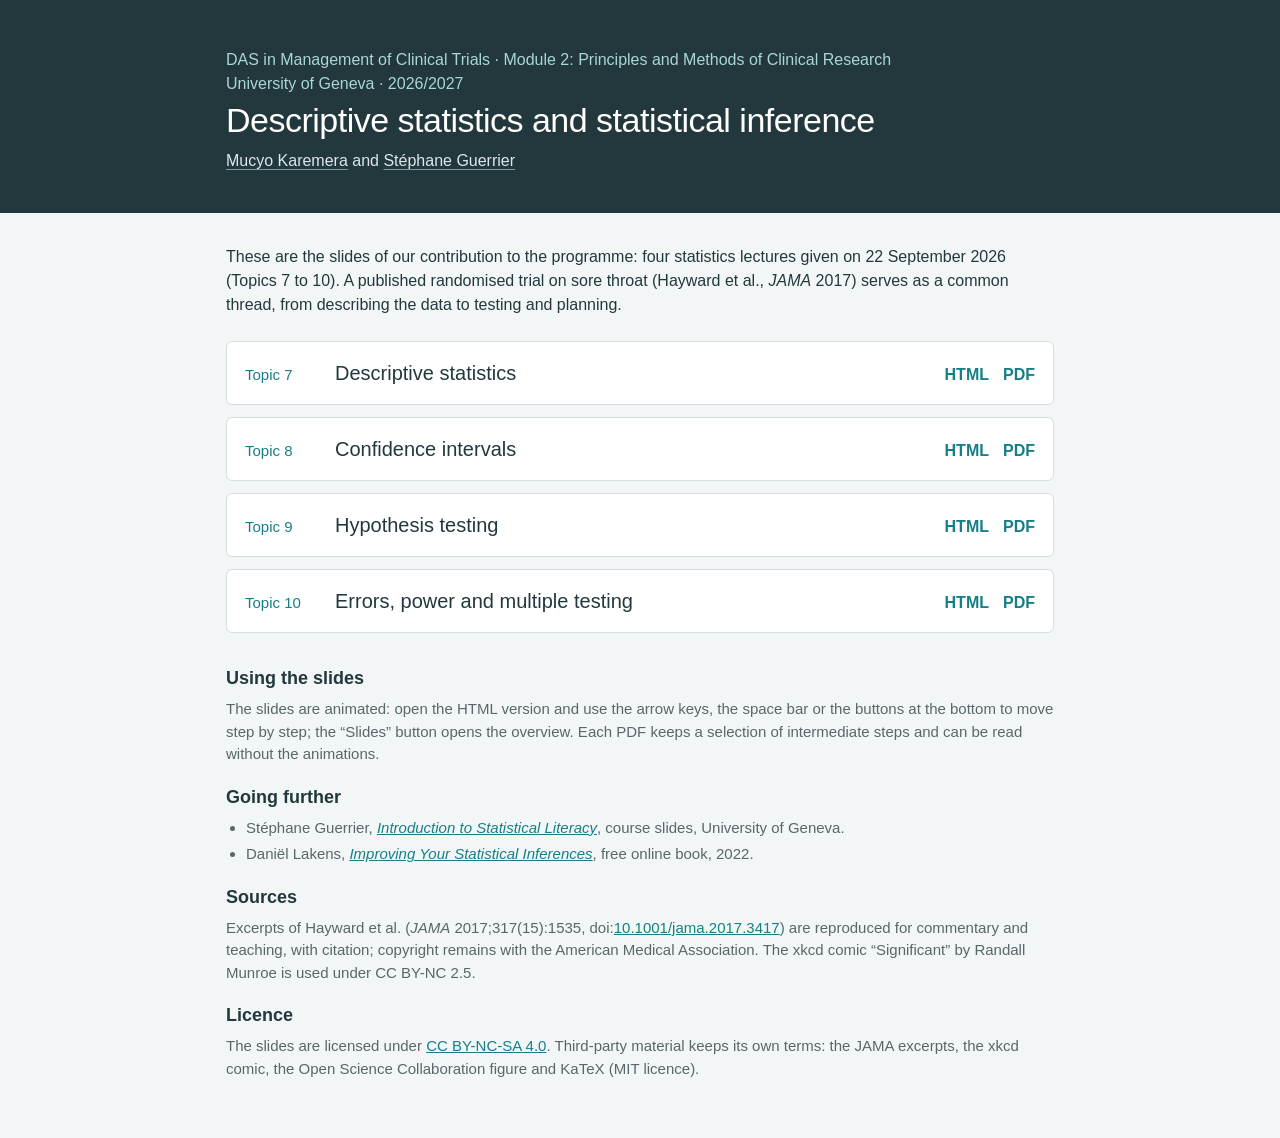
==== index.html @ a60fcd09 "DAS statistics lectures: public slides and landing page Four lectures (Topics 7 to 10), HTML and PDF" ====
<!doctype html>
<html lang="en">
<head>
<meta charset="utf-8">
<meta name="viewport" content="width=device-width,initial-scale=1">
<title>Descriptive Statistics and Statistical Inference</title>
<meta name="description" content="Slides of four statistics lectures, DAS in Management of Clinical Trials, Module 2, 2026/2027.">
<style>
:root{--ink:#22383c;--teal:#167f86;--muted:#59666a;--line:#d5dfe0;--paper:#fff;--bg:#f3f6f6}
*{box-sizing:border-box}
body{margin:0;background:var(--bg);color:var(--ink);font-family:"Avenir Next","Helvetica Neue",Arial,sans-serif;line-height:1.5}
header{background:var(--ink);color:#fff;padding:48px 0 40px}
header div,main{max-width:860px;margin:0 auto}
header div{padding:0 16px}
.programme{margin:0 0 6px;color:#a9d6d8;font-size:16px}
h1{margin:0 0 10px;font-size:clamp(24px,4.2vw,34px);line-height:1.1;font-weight:500;letter-spacing:-.5px}
.authors{margin:0;color:#dbe7e8}
.authors a{color:inherit;text-decoration:underline;text-decoration-color:#6f9ea1;text-underline-offset:3px}
main{padding:32px 16px 16px}
main>p{margin:0 0 24px}
ol{list-style:none;margin:0 0 32px;padding:0;display:grid;gap:12px}
li{background:var(--paper);border:1px solid var(--line);border-radius:6px;padding:16px 18px;display:flex;flex-wrap:wrap;align-items:baseline;gap:6px 16px}
li .topic{color:var(--teal);font-size:15px;min-width:74px}
li .title{font-size:20px;flex:1 1 260px}
li nav{display:flex;gap:14px}
a{color:var(--teal)}
li nav a{font-weight:600;text-decoration:none}
li nav a:hover{text-decoration:underline}
h2{font-size:18px;font-weight:600;margin:0 0 6px}
ul.note{padding-left:20px}
ul.note li{display:list-item;background:none;border:0;border-radius:0;padding:0;margin:4px 0}
.note{font-size:15px;color:var(--muted);margin:0 0 18px}
main{padding-bottom:40px}
</style>
</head>
<body>
<header><div>
<p class="programme">DAS in Management of Clinical Trials · Module 2: Principles and Methods of Clinical Research<br>University of Geneva · 2026/2027</p>
<h1>Descriptive statistics and statistical inference</h1>
<p class="authors"><a href="https://mucyok.github.io/">Mucyo Karemera</a> and <a href="https://stephaneguerrier.com/">Stéphane Guerrier</a></p>
</div></header>
<main>
<p>These are the slides of our contribution to the programme: four statistics lectures given on 22 September 2026 (Topics 7 to 10). A published randomised trial on sore throat (Hayward et al., <i>JAMA</i> 2017) serves as a common thread, from describing the data to testing and planning.</p>
<ol>
<li><span class="topic">Topic 7</span><span class="title">Descriptive statistics</span><nav><a href="topic-07-descriptive-statistics/">HTML</a><a href="topic-07-descriptive-statistics/Topic_07_Descriptive_statistics.pdf">PDF</a></nav></li>
<li><span class="topic">Topic 8</span><span class="title">Confidence intervals</span><nav><a href="topic-08-confidence-intervals/">HTML</a><a href="topic-08-confidence-intervals/Topic_08_Confidence_intervals.pdf">PDF</a></nav></li>
<li><span class="topic">Topic 9</span><span class="title">Hypothesis testing</span><nav><a href="topic-09-hypothesis-testing/">HTML</a><a href="topic-09-hypothesis-testing/Topic_09_Hypothesis_testing.pdf">PDF</a></nav></li>
<li><span class="topic">Topic 10</span><span class="title">Errors, power and multiple testing</span><nav><a href="topic-10-errors-power-multiple-testing/">HTML</a><a href="topic-10-errors-power-multiple-testing/Topic_10_Errors_power_multiple_testing.pdf">PDF</a></nav></li>
</ol>
<h2>Using the slides</h2>
<p class="note">The slides are animated: open the HTML version and use the arrow keys, the space bar or the buttons at the bottom to move step by step; the “Slides” button opens the overview. Each PDF keeps a selection of intermediate steps and can be read without the animations.</p>
<h2>Going further</h2>
<ul class="note">
<li>Stéphane Guerrier, <a href="https://github.com/stephaneguerrier/StatLiteracy"><i>Introduction to Statistical Literacy</i></a>, course slides, University of Geneva.</li>
<li>Daniël Lakens, <a href="https://lakens.github.io/statistical_inferences/"><i>Improving Your Statistical Inferences</i></a>, free online book, 2022.</li>
</ul>
<h2>Sources</h2>
<p class="note">Excerpts of Hayward et al. (<i>JAMA</i> 2017;317(15):1535, doi:<a href="https://doi.org/10.1001/jama.2017.3417">10.1001/jama.2017.3417</a>) are reproduced for commentary and teaching, with citation; copyright remains with the American Medical Association. The xkcd comic “Significant” by Randall Munroe is used under CC BY-NC 2.5.</p>
<h2>Licence</h2>
<p class="note">The slides are licensed under <a href="https://creativecommons.org/licenses/by-nc-sa/4.0/">CC BY-NC-SA 4.0</a>. Third-party material keeps its own terms: the JAMA excerpts, the xkcd comic, the Open Science Collaboration figure and KaTeX (MIT licence).</p>
</main>
</body>
</html>
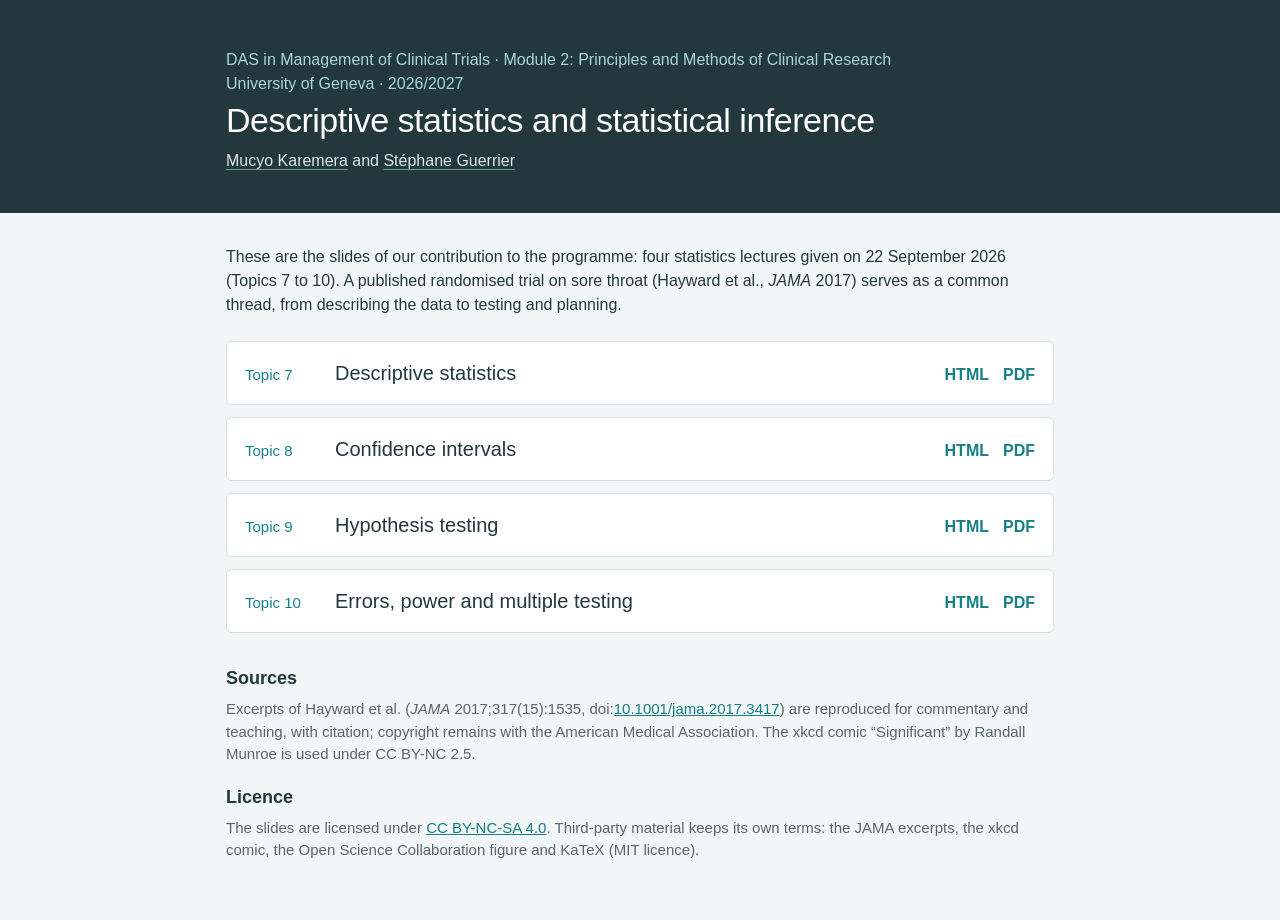
==== commit b16d4466: "Improve slide navigation and simplify the home page Add a home button linking back to the course pag" ====
--- a/index.html
+++ b/index.html
@@ -47,13 +47,6 @@
 <li><span class="topic">Topic 9</span><span class="title">Hypothesis testing</span><nav><a href="topic-09-hypothesis-testing/">HTML</a><a href="topic-09-hypothesis-testing/Topic_09_Hypothesis_testing.pdf">PDF</a></nav></li>
 <li><span class="topic">Topic 10</span><span class="title">Errors, power and multiple testing</span><nav><a href="topic-10-errors-power-multiple-testing/">HTML</a><a href="topic-10-errors-power-multiple-testing/Topic_10_Errors_power_multiple_testing.pdf">PDF</a></nav></li>
 </ol>
-<h2>Using the slides</h2>
-<p class="note">The slides are animated: open the HTML version and use the arrow keys, the space bar or the buttons at the bottom to move step by step; the “Slides” button opens the overview. Each PDF keeps a selection of intermediate steps and can be read without the animations.</p>
-<h2>Going further</h2>
-<ul class="note">
-<li>Stéphane Guerrier, <a href="https://github.com/stephaneguerrier/StatLiteracy"><i>Introduction to Statistical Literacy</i></a>, course slides, University of Geneva.</li>
-<li>Daniël Lakens, <a href="https://lakens.github.io/statistical_inferences/"><i>Improving Your Statistical Inferences</i></a>, free online book, 2022.</li>
-</ul>
 <h2>Sources</h2>
 <p class="note">Excerpts of Hayward et al. (<i>JAMA</i> 2017;317(15):1535, doi:<a href="https://doi.org/10.1001/jama.2017.3417">10.1001/jama.2017.3417</a>) are reproduced for commentary and teaching, with citation; copyright remains with the American Medical Association. The xkcd comic “Significant” by Randall Munroe is used under CC BY-NC 2.5.</p>
 <h2>Licence</h2>
